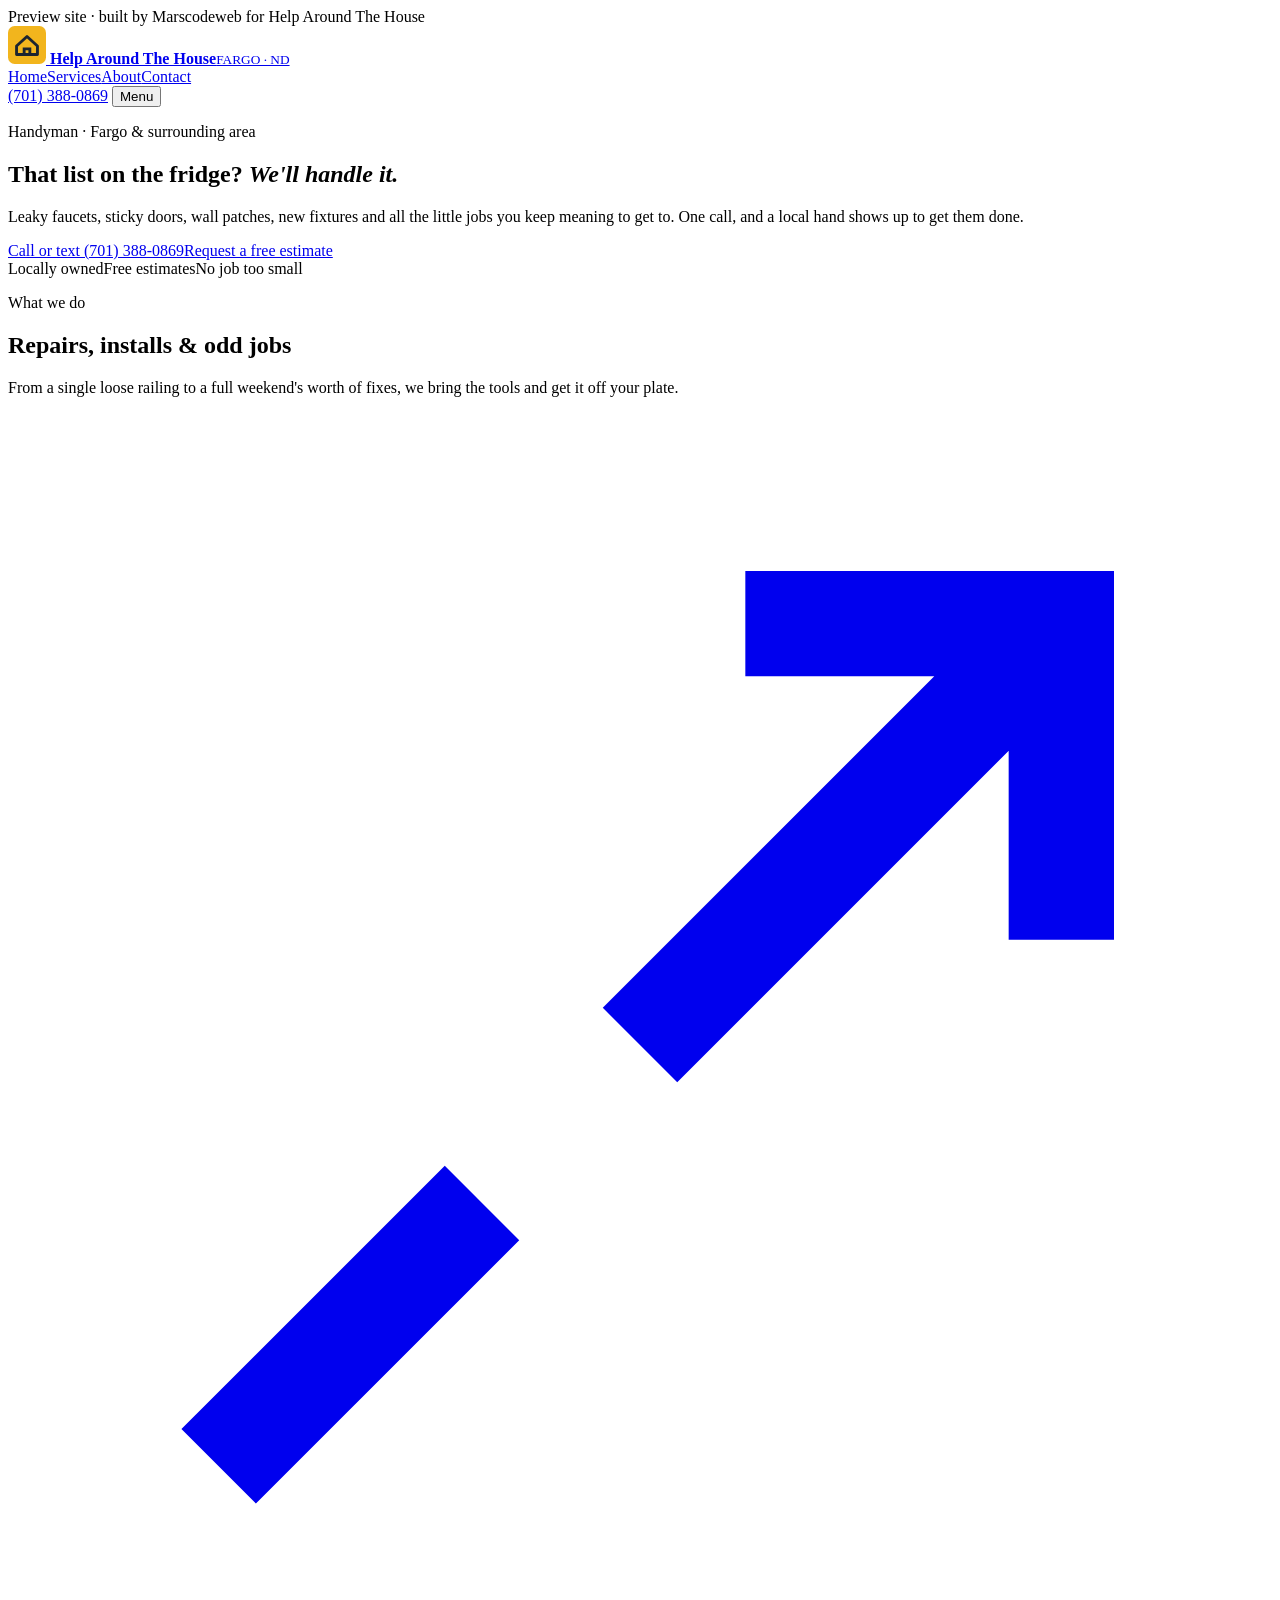
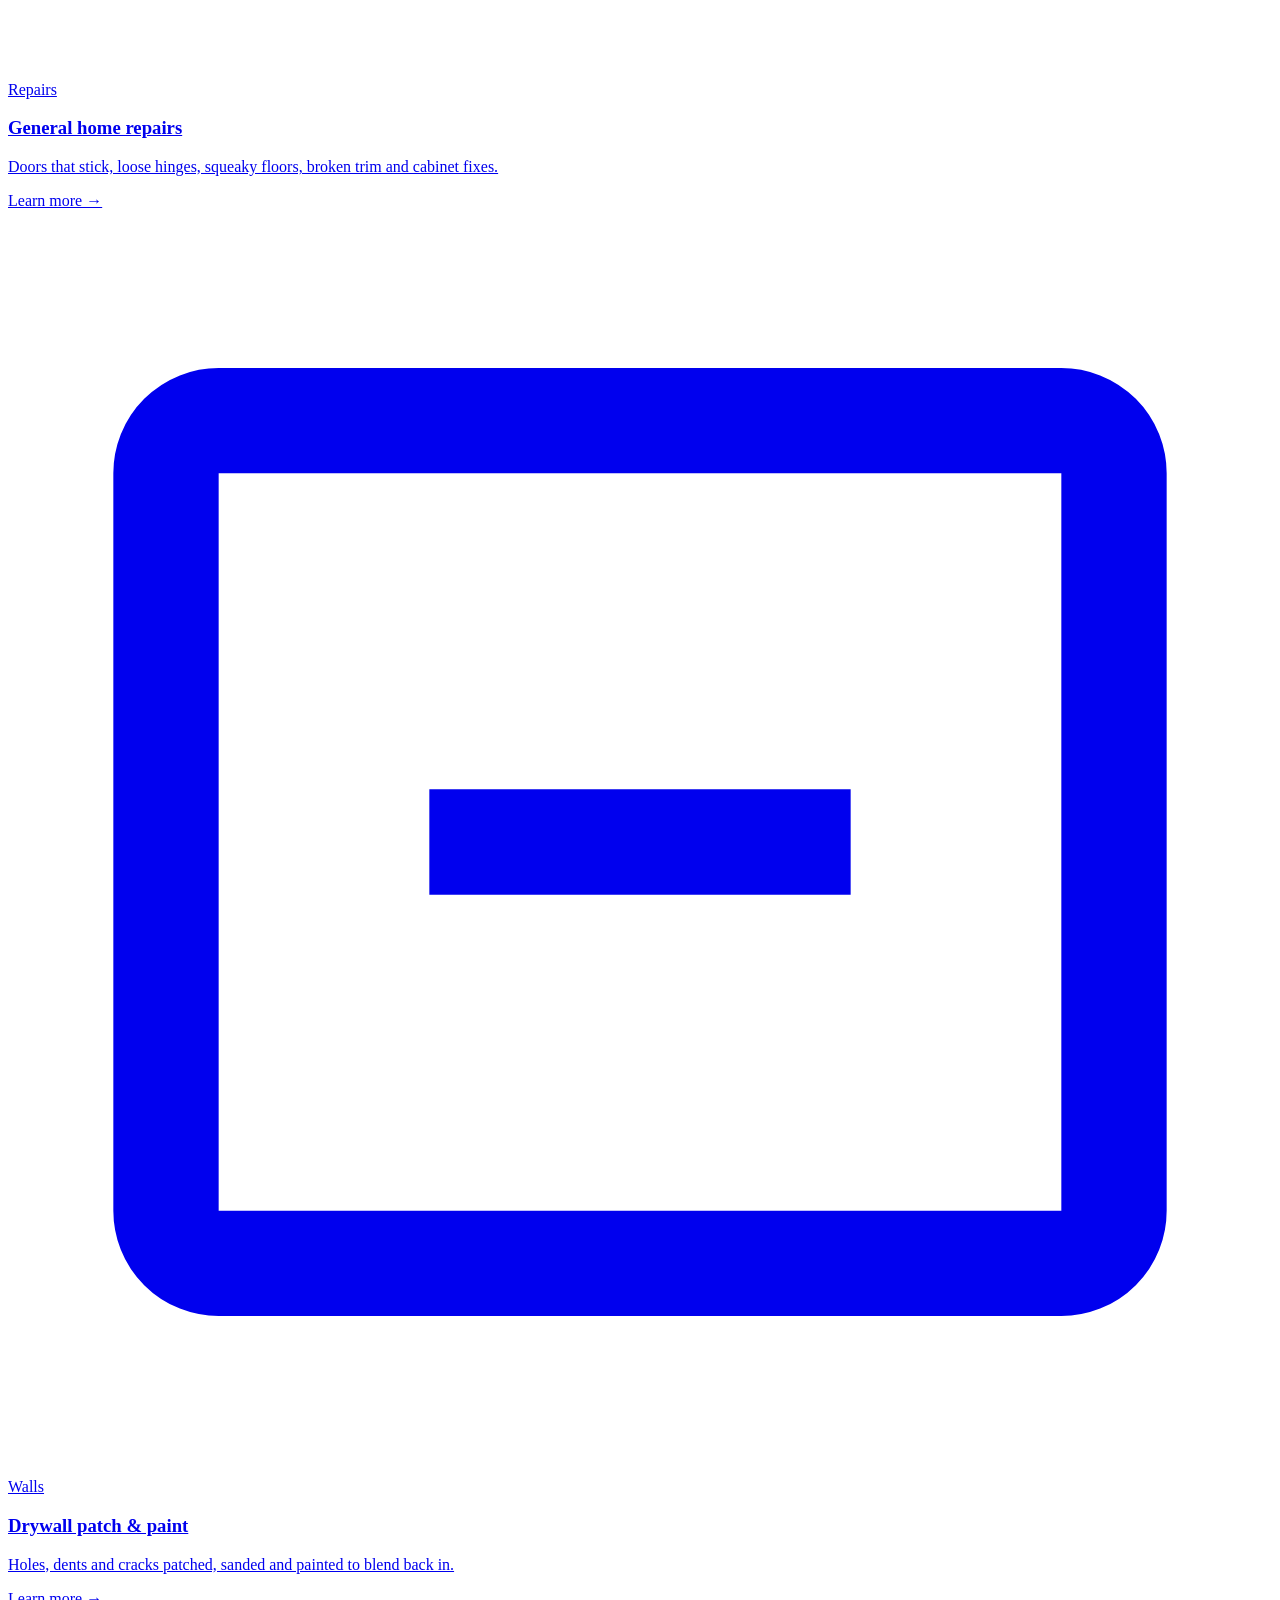
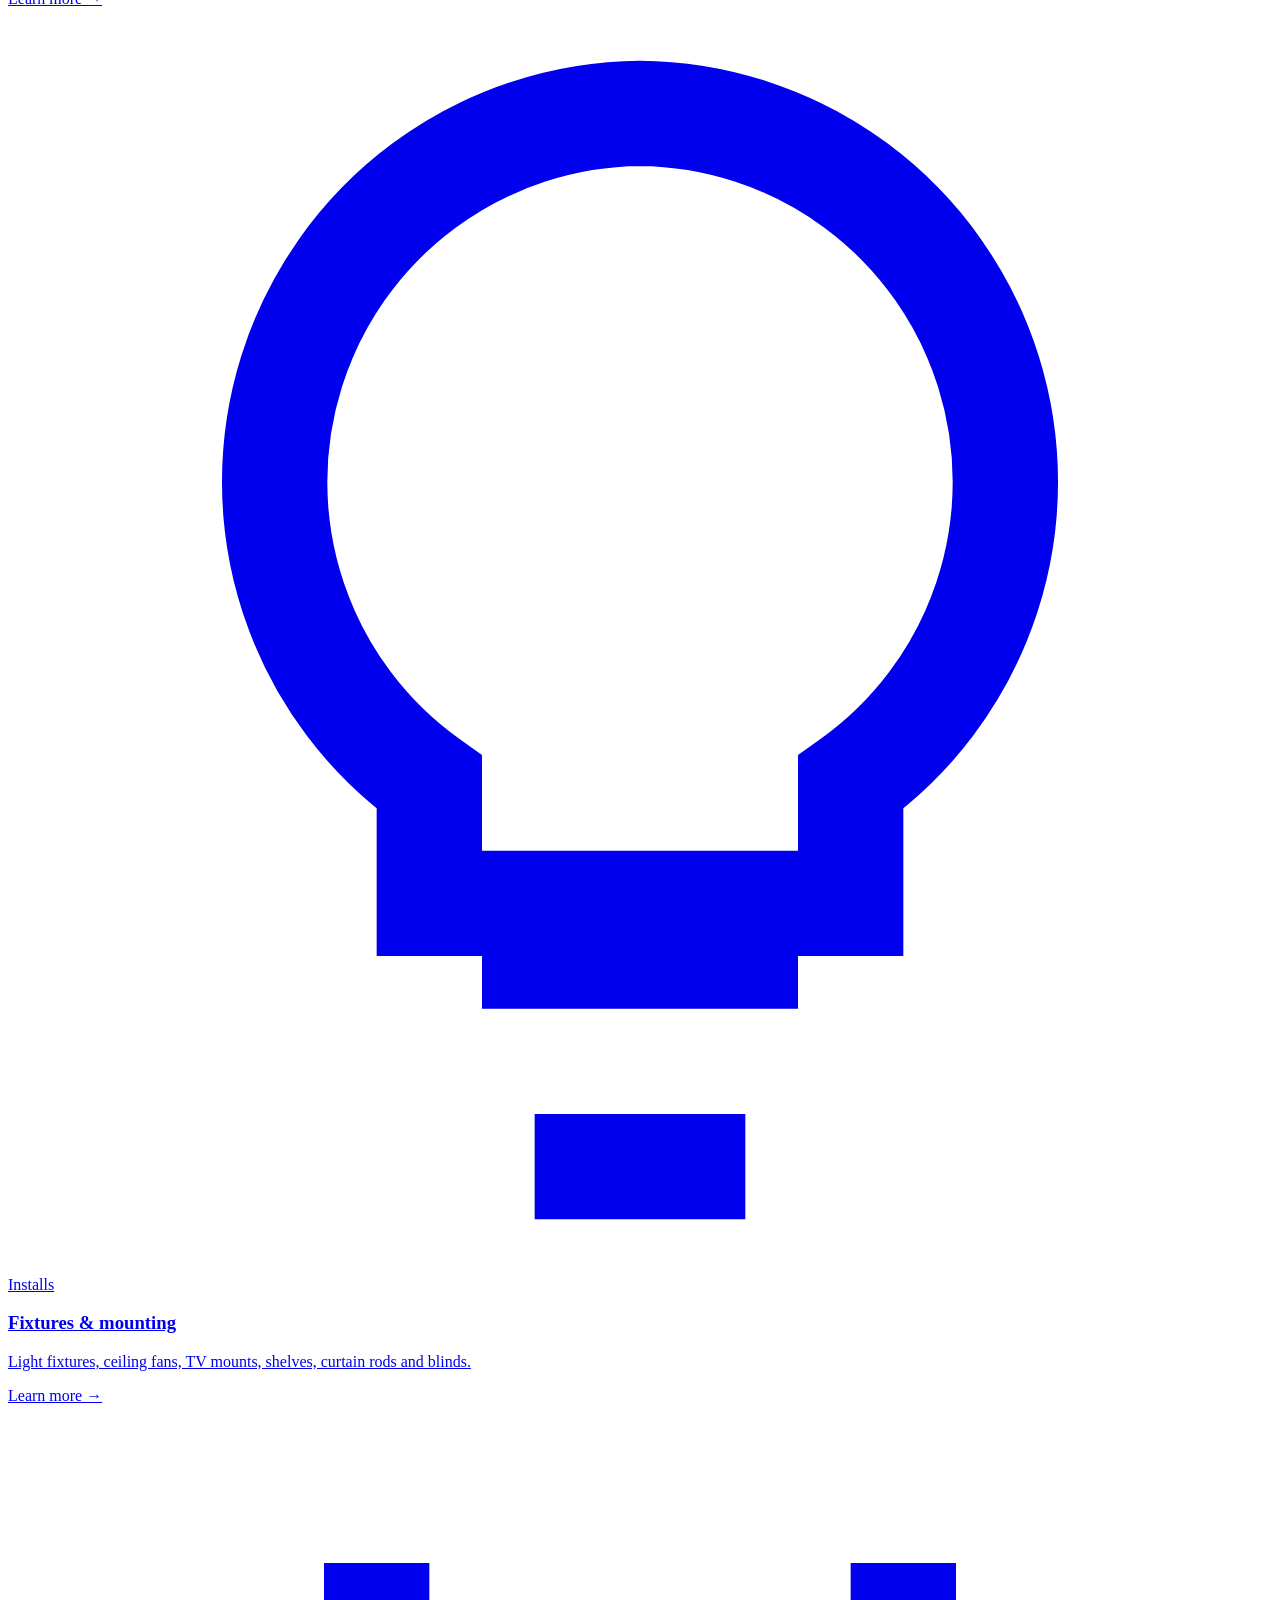
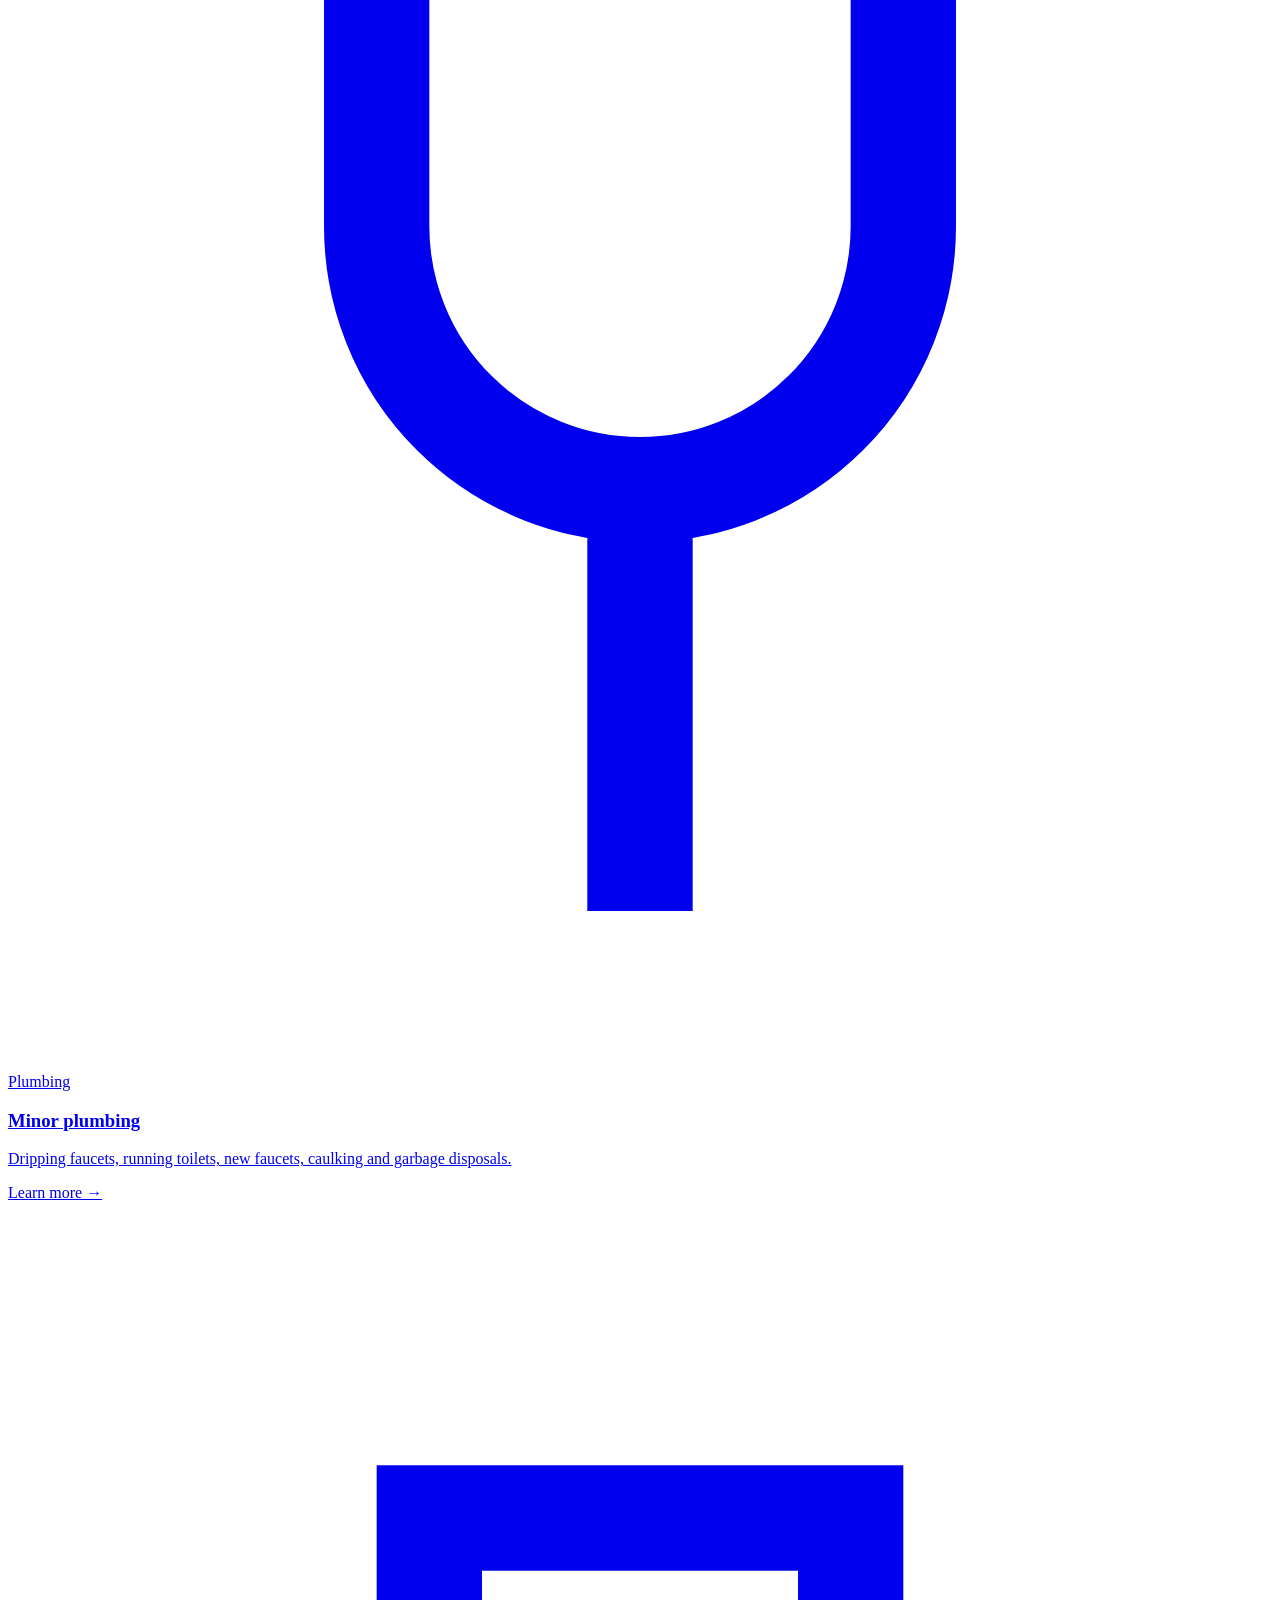
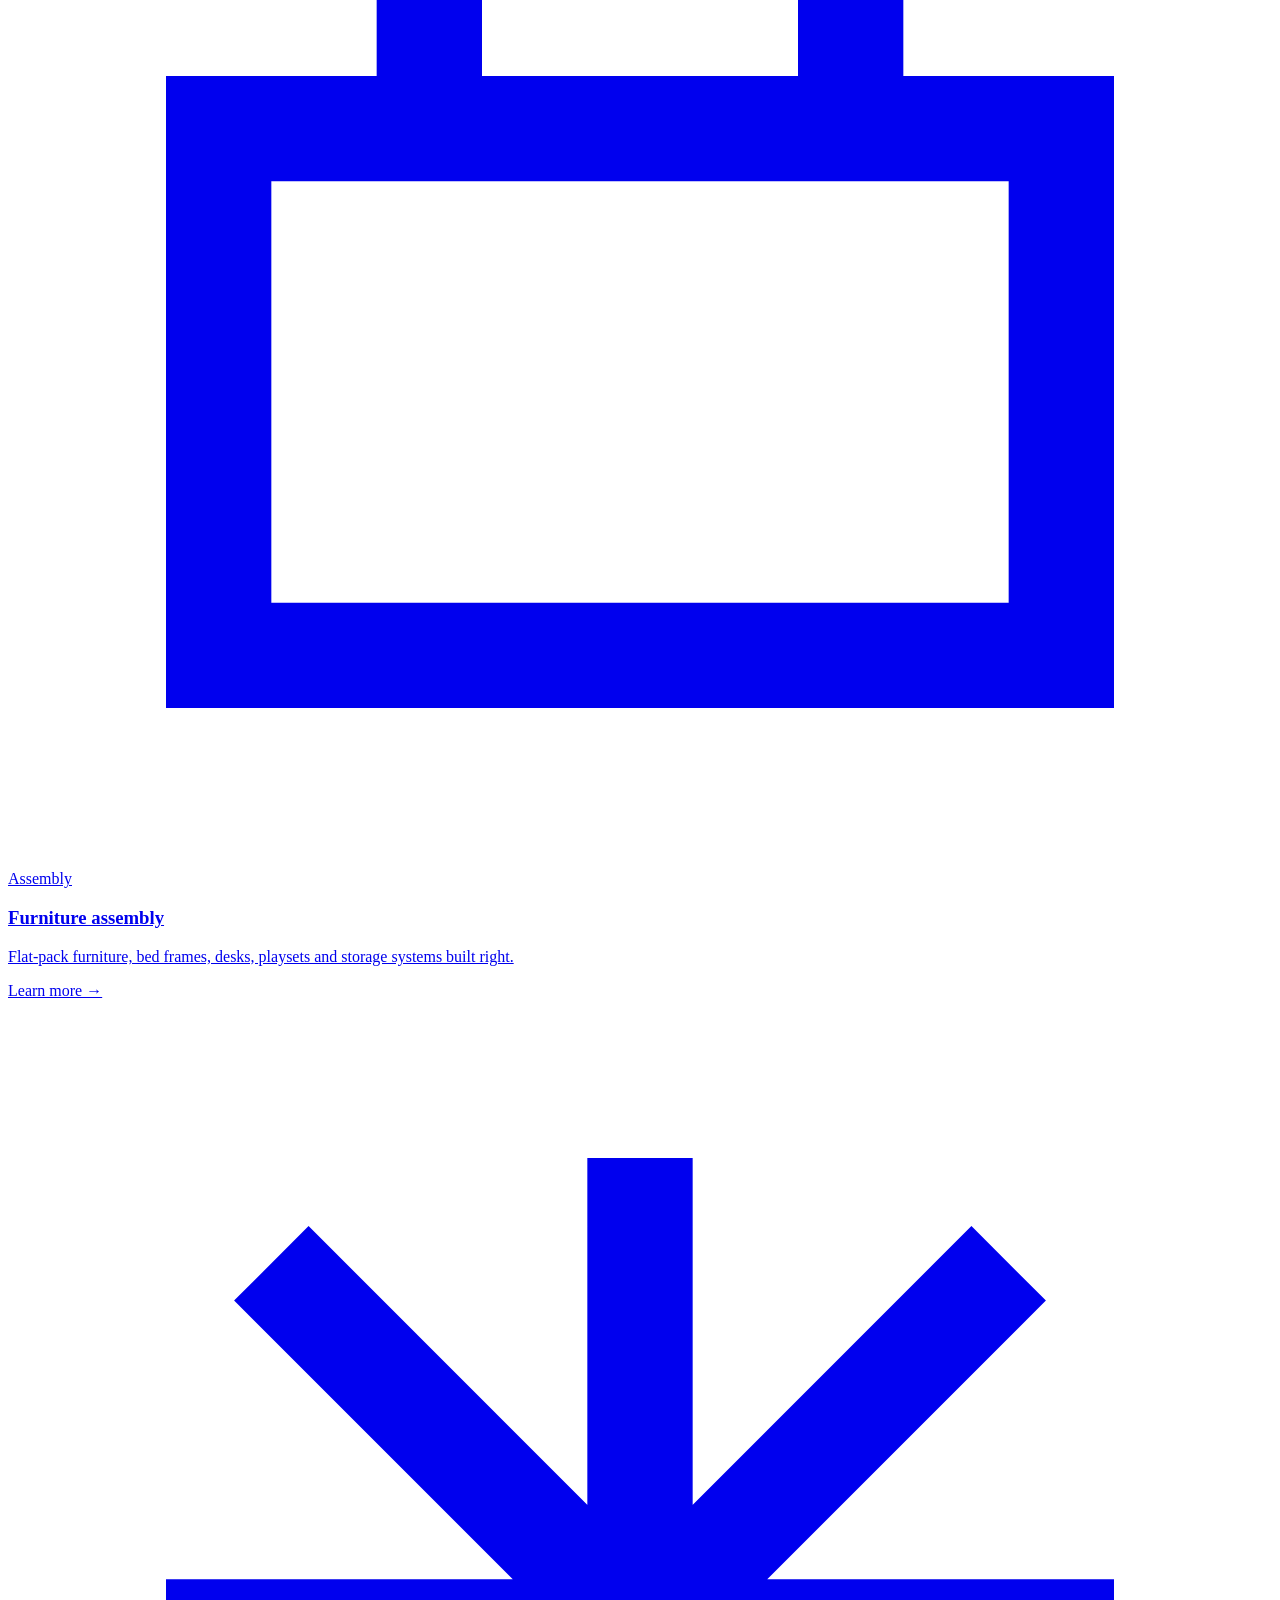
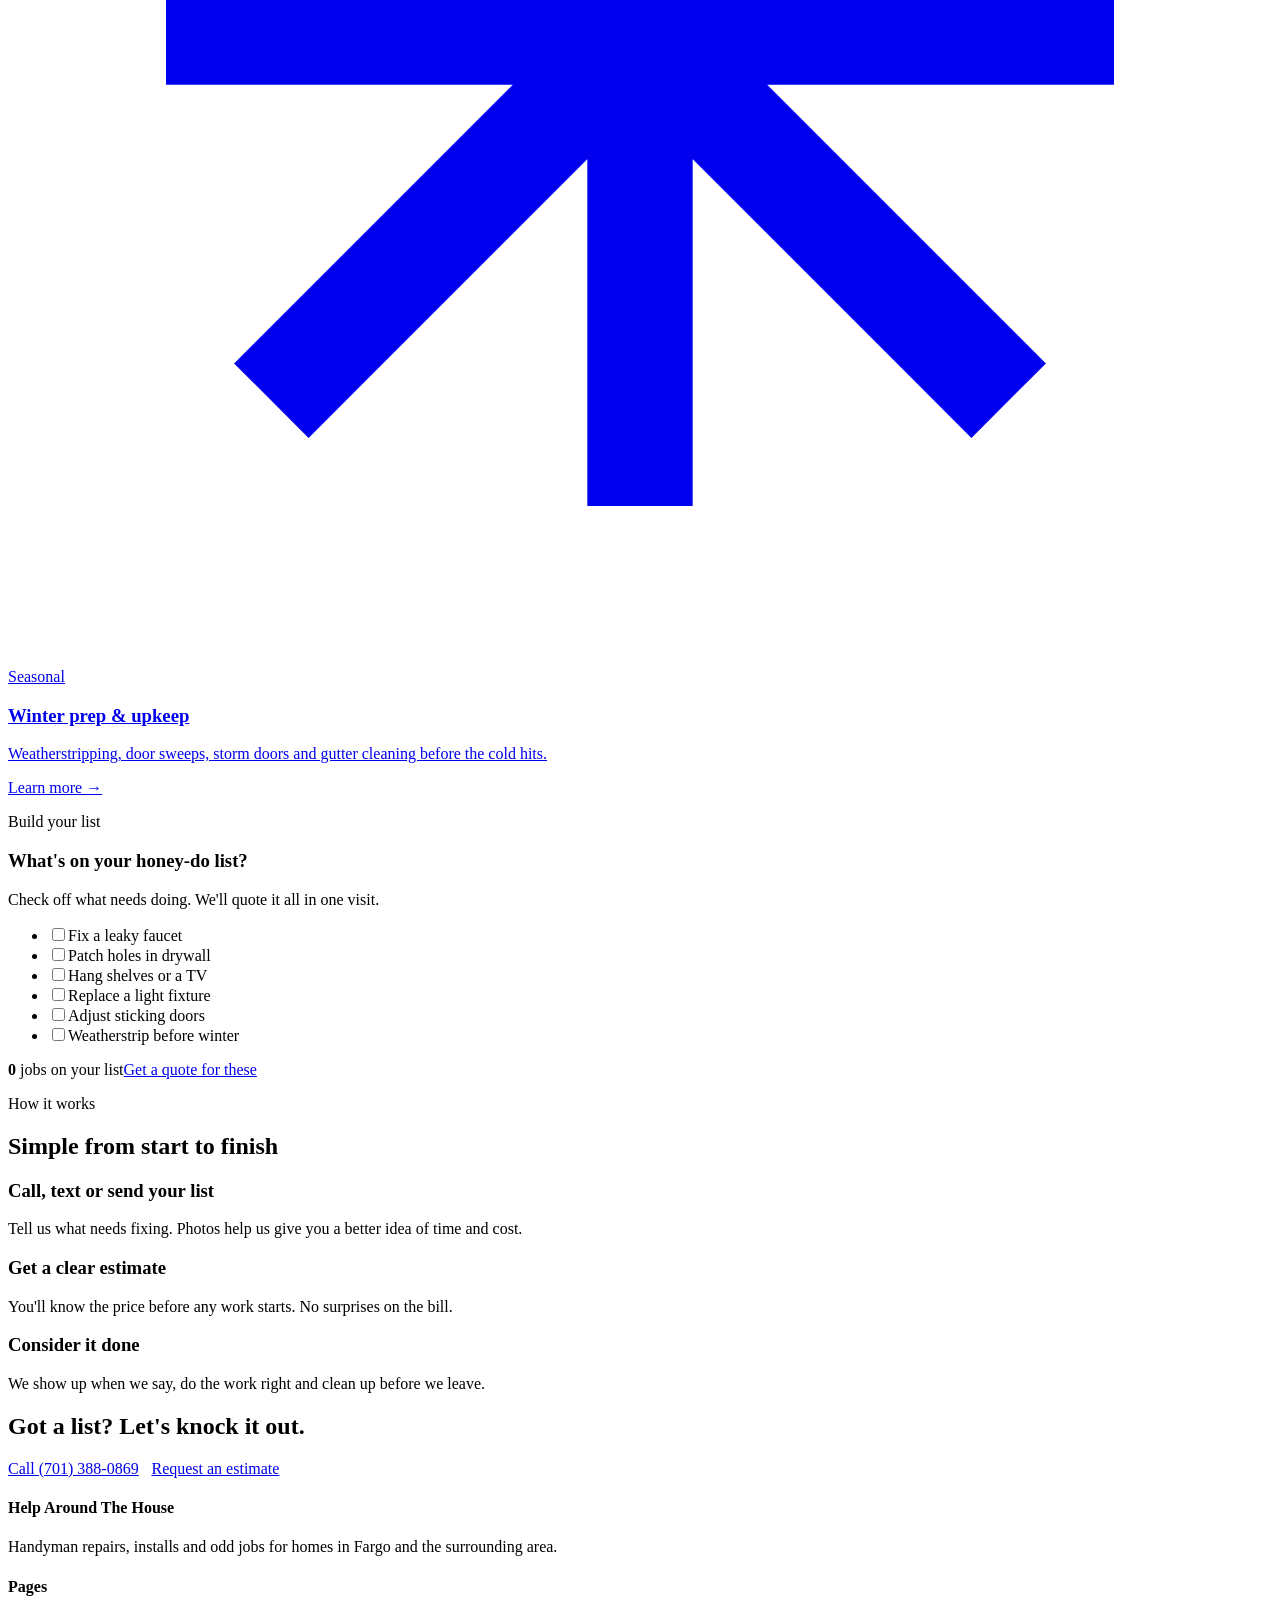
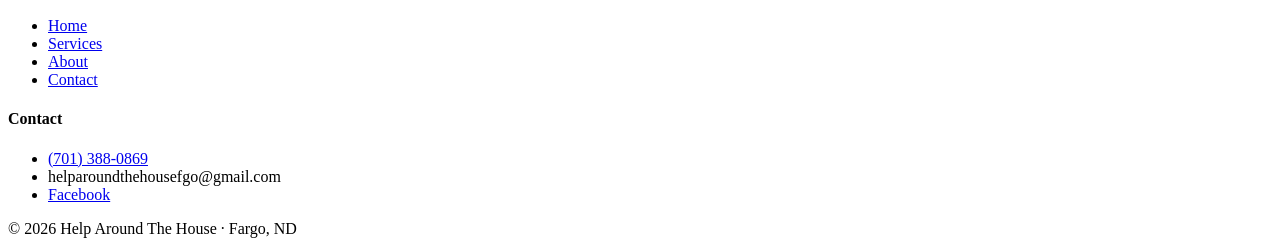
==== index.html @ e6845f40 "Change preview credit to Marscodeweb" ====
<!doctype html>
<html lang="en">
<head>
<meta charset="utf-8">
<meta name="viewport" content="width=device-width, initial-scale=1, viewport-fit=cover">
<title>Help Around The House</title>
<meta name="description" content="Handyman help in Fargo, ND. Repairs, installs, drywall patches and odd jobs. Call or text (701) 388-0869.">
<link rel="preconnect" href="https://fonts.googleapis.com">
<link rel="preconnect" href="https://fonts.gstatic.com" crossorigin>
<link rel="stylesheet" href="https://fonts.googleapis.com/css2?family=Barlow+Condensed:wght@600;700;800&family=Source+Sans+3:wght@400;600;700&family=JetBrains+Mono:wght@500&display=swap">
<link rel="stylesheet" href="styles.css">
</head>
<body>
<div class="ribbon wrap">Preview site · built by Marscodeweb for Help Around The House</div>
<header class="site">
  <div class="wrap" style="position:relative">
    <a class="brand" href="index.html" aria-label="Help Around The House home">
      <svg width="38" height="38" viewBox="0 0 40 40" aria-hidden="true"><rect width="40" height="40" rx="7" fill="#f2b51d"/><path d="M9 21 20 11l11 10v9H9z" fill="none" stroke="#1c2430" stroke-width="3" stroke-linejoin="round"/><path d="M17 30v-6h6v6" fill="none" stroke="#1c2430" stroke-width="3"/></svg>
      <span><b>Help Around The House</b><small>FARGO · ND</small></span>
    </a>
    <nav class="links" aria-label="Main"><a href="index.html" aria-current="page">Home</a><a href="services.html">Services</a><a href="about.html">About</a><a href="contact.html">Contact</a></nav>
    <div class="head-right">
      <a class="head-call" href="tel:+17013880869">(701) 388-0869</a>
      <button class="menu-btn" type="button" aria-expanded="false" aria-label="Open menu">Menu</button>
    </div>
  </div>
</header>
<main>
<section class="hero" style="padding-block:0;background-image:url('https://images.unsplash.com/photo-1513467535987-fd81bc7d62f8?auto=format&fit=crop&w=1800&q=70')">
  <div class="wrap"><p class="eyebrow">Handyman · Fargo &amp; surrounding area</p><h1>That list on the fridge? <em>We'll handle it.</em></h1><p class="lede">Leaky faucets, sticky doors, wall patches, new fixtures and all the little jobs you keep meaning to get to. One call, and a local hand shows up to get them done.</p><div class="ctas"><a class="btn btn-primary" href="tel:+17013880869">Call or text (701) 388-0869</a><a class="btn btn-ghost" href="contact.html">Request a free estimate</a></div><div class="meta"><span>Locally owned</span><span>Free estimates</span><span>No job too small</span></div></div>
</section>
<section><div class="wrap">
  <div class="sec-head"><div><p class="eyebrow">What we do</p><h2>Repairs, installs &amp; odd jobs</h2></div>
  <p>From a single loose railing to a full weekend's worth of fixes, we bring the tools and get it off your plate.</p></div>
  <div class="services"><a class="svc" href="service-repairs.html"><svg viewBox="0 0 24 24" fill="none" stroke="currentColor" stroke-width="2" aria-hidden="true"><path d="M14 4h6v6M20 4l-8 8M4 20l5-5"/></svg><span class="tag">Repairs</span><h3>General home repairs</h3><p>Doors that stick, loose hinges, squeaky floors, broken trim and cabinet fixes.</p><span class="more">Learn more →</span></a><a class="svc" href="service-drywall.html"><svg viewBox="0 0 24 24" fill="none" stroke="currentColor" stroke-width="2" aria-hidden="true"><rect x="3" y="4" width="18" height="16" rx="1"/><path d="M8 12h8"/></svg><span class="tag">Walls</span><h3>Drywall patch & paint</h3><p>Holes, dents and cracks patched, sanded and painted to blend back in.</p><span class="more">Learn more →</span></a><a class="svc" href="service-installs.html"><svg viewBox="0 0 24 24" fill="none" stroke="currentColor" stroke-width="2" aria-hidden="true"><path d="M9 18h6M10 22h4M12 2a7 7 0 0 0-4 12.7V17h8v-2.3A7 7 0 0 0 12 2z"/></svg><span class="tag">Installs</span><h3>Fixtures & mounting</h3><p>Light fixtures, ceiling fans, TV mounts, shelves, curtain rods and blinds.</p><span class="more">Learn more →</span></a><a class="svc" href="service-plumbing.html"><svg viewBox="0 0 24 24" fill="none" stroke="currentColor" stroke-width="2" aria-hidden="true"><path d="M7 3v5a5 5 0 0 0 10 0V3M12 13v8"/></svg><span class="tag">Plumbing</span><h3>Minor plumbing</h3><p>Dripping faucets, running toilets, new faucets, caulking and garbage disposals.</p><span class="more">Learn more →</span></a><a class="svc" href="service-assembly.html"><svg viewBox="0 0 24 24" fill="none" stroke="currentColor" stroke-width="2" aria-hidden="true"><path d="M4 10h16v10H4zM8 10V6h8v4"/></svg><span class="tag">Assembly</span><h3>Furniture assembly</h3><p>Flat-pack furniture, bed frames, desks, playsets and storage systems built right.</p><span class="more">Learn more →</span></a><a class="svc" href="service-seasonal.html"><svg viewBox="0 0 24 24" fill="none" stroke="currentColor" stroke-width="2" aria-hidden="true"><path d="M12 3v18M3 12h18M5 5l14 14M19 5 5 19"/></svg><span class="tag">Seasonal</span><h3>Winter prep & upkeep</h3><p>Weatherstripping, door sweeps, storm doors and gutter cleaning before the cold hits.</p><span class="more">Learn more →</span></a></div>
</div></section>
<section class="band"><div class="wrap hd-grid">
  <div class="hd-photo" role="img" aria-label="Measuring tape in hand" style="background-image:url('https://images.unsplash.com/photo-1615974679600-665fb9468c4f?auto=format&fit=crop&w=1000&q=70')"></div>
  <div class="pad">
    <p class="eyebrow">Build your list</p><h3>What's on your honey-do list?</h3>
    <p class="hint">Check off what needs doing. We'll quote it all in one visit.</p>
    <ul class="chores" id="chores"><li><label><input type="checkbox" id="c1" value="Fix a leaky faucet"><span>Fix a leaky faucet</span></label></li><li><label><input type="checkbox" id="c2" value="Patch holes in drywall"><span>Patch holes in drywall</span></label></li><li><label><input type="checkbox" id="c3" value="Hang shelves or a TV"><span>Hang shelves or a TV</span></label></li><li><label><input type="checkbox" id="c4" value="Replace a light fixture"><span>Replace a light fixture</span></label></li><li><label><input type="checkbox" id="c5" value="Adjust sticking doors"><span>Adjust sticking doors</span></label></li><li><label><input type="checkbox" id="c6" value="Weatherstrip before winter"><span>Weatherstrip before winter</span></label></li></ul>
    <div class="count"><span><b id="n">0</b> jobs on your list</span><a class="btn btn-primary" href="contact.html" id="sendlist">Get a quote for these</a></div>
  </div>
</div></section>
<section><div class="wrap">
  <div class="sec-head"><div><p class="eyebrow">How it works</p><h2>Simple from start to finish</h2></div></div>
  <div class="steps">
    <div class="step"><h3>Call, text or send your list</h3><p>Tell us what needs fixing. Photos help us give you a better idea of time and cost.</p></div>
    <div class="step"><h3>Get a clear estimate</h3><p>You'll know the price before any work starts. No surprises on the bill.</p></div>
    <div class="step"><h3>Consider it done</h3><p>We show up when we say, do the work right and clean up before we leave.</p></div>
  </div>
</div></section>
<section class="dark cta-band"><div class="wrap">
  <h2>Got a list? Let's knock it out.</h2>
  <div style="display:flex;flex-wrap:wrap;gap:.8rem"><a class="btn btn-primary" href="tel:+17013880869">Call (701) 388-0869</a><a class="btn btn-ghost" href="contact.html">Request an estimate</a></div>
</div></section>
</main>
<footer>
  <div class="wrap cols">
    <div><h4>Help Around The House</h4><p>Handyman repairs, installs and odd jobs for homes in Fargo and the surrounding area.</p></div>
    <div><h4>Pages</h4><ul><li><a href="index.html">Home</a></li><li><a href="services.html">Services</a></li><li><a href="about.html">About</a></li><li><a href="contact.html">Contact</a></li></ul></div>
    <div><h4>Contact</h4><ul><li><a href="tel:+17013880869">(701) 388-0869</a></li><li style="word-break:break-all">helparoundthehousefgo@gmail.com</li><li><a href="https://www.facebook.com/profile.php?id=100060317454232" target="_blank" rel="noopener">Facebook</a></li></ul></div>
  </div>
  <div class="wrap base">© <span id="year">2026</span> Help Around The House · Fargo, ND</div>
</footer>
<script src="site.js"></script>
</body>
</html>
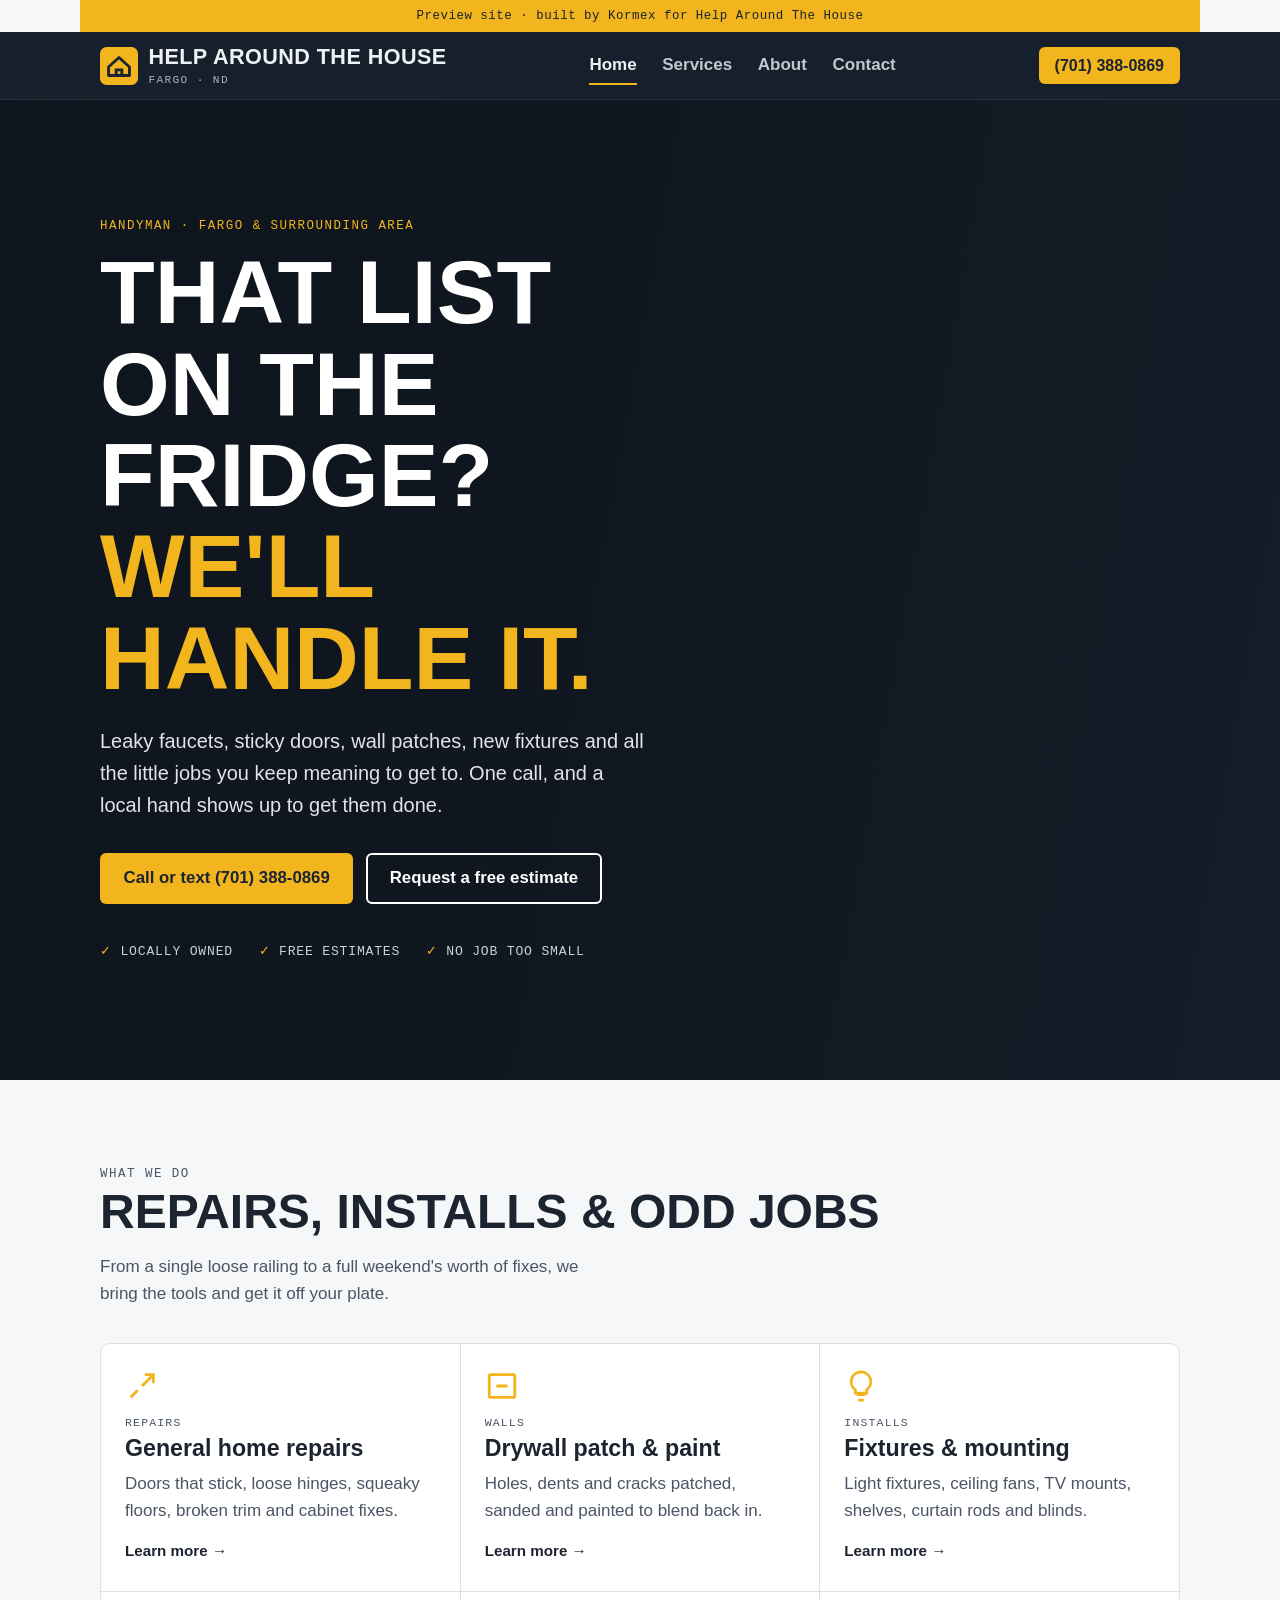
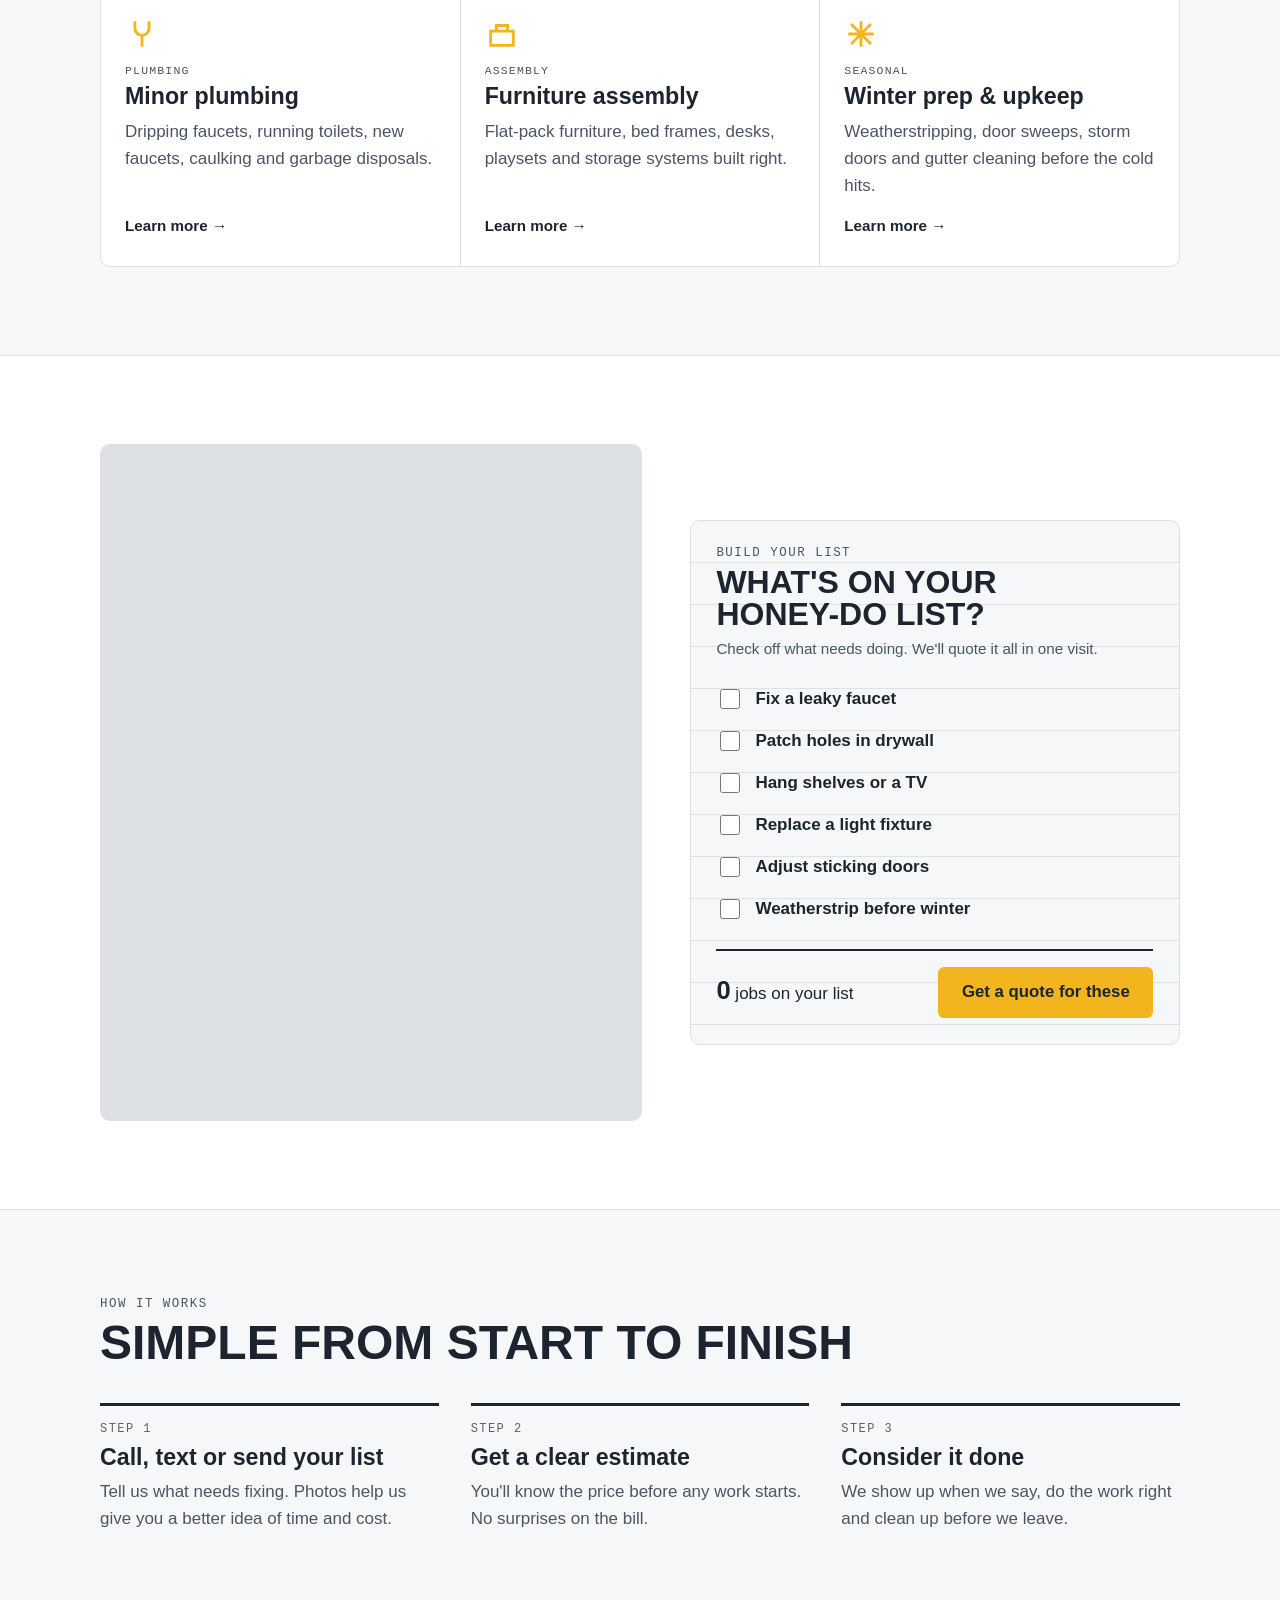
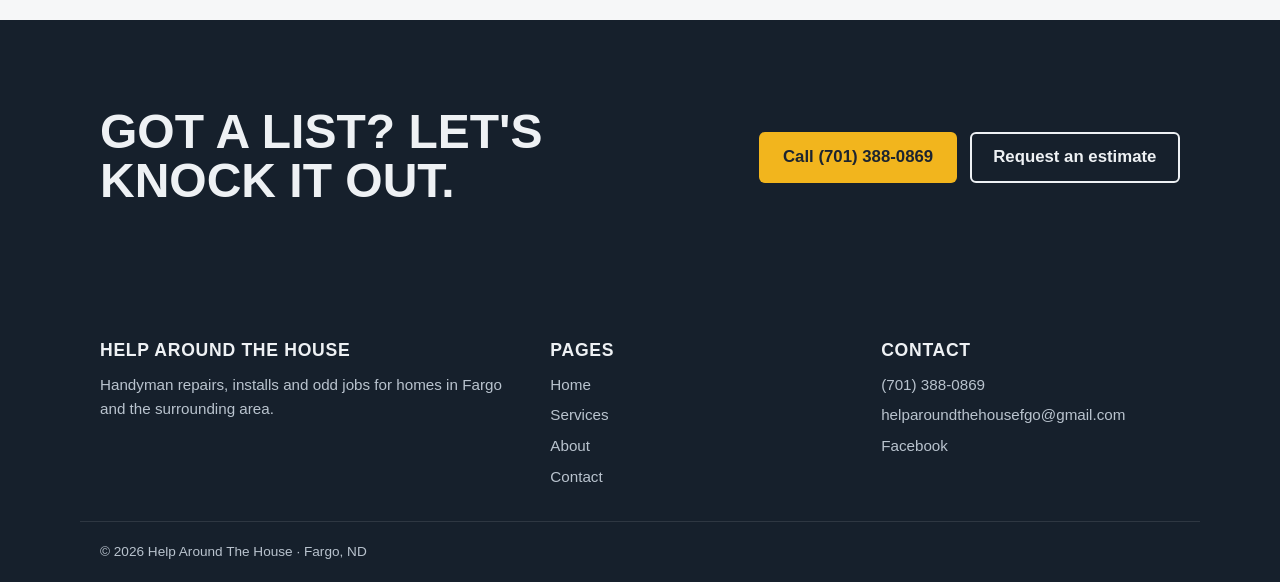
==== commit d7b55e98: "Add Help Around The House preview site" ====
--- a/index.html
+++ b/index.html
@@ -11,7 +11,7 @@
 <link rel="stylesheet" href="styles.css">
 </head>
 <body>
-<div class="ribbon wrap">Preview site · built by Marscodeweb for Help Around The House</div>
+<div class="ribbon wrap">Preview site · built by Kormex for Help Around The House</div>
 <header class="site">
   <div class="wrap" style="position:relative">
     <a class="brand" href="index.html" aria-label="Help Around The House home">
--- a/styles.css
+++ b/styles.css
@@ -0,0 +1,186 @@
+/* Help Around The House — shared styles
+   Layout: photo hero per page, paper-white "work order" sections, navy bands for emphasis. */
+:root{
+  --ink:#1c2430;--ink-soft:#4a5565;--paper:#f6f7f8;--card:#ffffff;--line:#dde1e6;
+  --pencil:#f2b51d;--pencil-ink:#1c2430;--deep:#16202c;--on-deep:#eef1f4;--on-deep-soft:#b9c3ce;
+  --display:"Barlow Condensed","Arial Narrow",Arial,sans-serif;
+  --body:"Source Sans 3","Segoe UI",Roboto,Helvetica,Arial,sans-serif;
+  --mono:"JetBrains Mono",ui-monospace,Menlo,Consolas,monospace;
+  color-scheme:light;
+}
+@media (prefers-color-scheme:dark){:root:not([data-theme="light"]){
+  --ink:#e8ecf1;--ink-soft:#a7b1bf;--paper:#121820;--card:#1a222d;--line:#2b3542;
+  --pencil:#f5c242;--pencil-ink:#16202c;--deep:#0c1117;color-scheme:dark}}
+:root[data-theme="dark"]{
+  --ink:#e8ecf1;--ink-soft:#a7b1bf;--paper:#121820;--card:#1a222d;--line:#2b3542;
+  --pencil:#f5c242;--pencil-ink:#16202c;--deep:#0c1117;color-scheme:dark}
+
+*{box-sizing:border-box}
+html{scroll-behavior:smooth}
+@media (prefers-reduced-motion:reduce){html{scroll-behavior:auto}*{transition:none!important}}
+body{margin:0;background:var(--paper);color:var(--ink);font:400 1.0625rem/1.6 var(--body)}
+img{max-width:100%;display:block}
+a{color:inherit}
+:focus-visible{outline:3px solid var(--pencil);outline-offset:3px}
+.wrap{max-width:1120px;margin:0 auto;padding-left:max(20px,env(safe-area-inset-left,0px));padding-right:max(20px,env(safe-area-inset-right,0px))}
+h1,h2,h3{font-family:var(--display);line-height:1.02;text-wrap:balance;margin:0}
+h2{font-size:clamp(2.1rem,4.5vw,3rem);font-weight:800;text-transform:uppercase}
+h3{font-size:1.45rem;font-weight:700}
+p{margin:0}
+.eyebrow{font:500 .78rem/1 var(--mono);letter-spacing:.12em;text-transform:uppercase;color:var(--ink-soft)}
+.btn{display:inline-flex;align-items:center;gap:.55rem;font:700 1.05rem/1 var(--body);padding:.95rem 1.35rem;border-radius:6px;text-decoration:none;border:2px solid transparent;cursor:pointer;transition:transform .15s}
+.btn:hover{transform:translateY(-1px)}
+.btn-primary{background:var(--pencil);color:var(--pencil-ink)}
+.btn-ghost{border-color:currentColor;background:transparent}
+
+/* Preview ribbon */
+.ribbon{background:var(--pencil);color:var(--pencil-ink);font:500 .78rem/1.3 var(--mono);text-align:center;padding-block:.5rem;letter-spacing:.04em}
+
+/* Header */
+body::before{content:"";position:fixed;inset:0 0 auto;height:env(safe-area-inset-top,0px);z-index:30;background:var(--deep)}
+header.site{position:sticky;top:env(safe-area-inset-top,0px);z-index:20;background:var(--deep);color:var(--on-deep);border-bottom:1px solid rgba(255,255,255,.08)}
+header.site .wrap{display:flex;align-items:center;justify-content:space-between;gap:1rem;padding-block:.8rem}
+.brand{display:flex;align-items:center;gap:.65rem;text-decoration:none}
+.brand svg{flex:none}
+.brand b{font:800 1.35rem/1 var(--display);text-transform:uppercase;letter-spacing:.02em}
+.brand small{display:block;font:500 .7rem/1 var(--mono);letter-spacing:.12em;opacity:.7;margin-top:.2rem}
+nav.links{display:flex;gap:1.6rem;font-weight:600}
+nav.links a{text-decoration:none;opacity:.8;padding-block:.3rem;border-bottom:2px solid transparent}
+nav.links a:hover{opacity:1}
+nav.links a[aria-current="page"]{opacity:1;border-bottom-color:var(--pencil)}
+.head-right{display:flex;align-items:center;gap:.6rem}
+.head-call{font:700 1rem/1 var(--body);background:var(--pencil);color:var(--pencil-ink);padding:.65rem 1rem;border-radius:6px;text-decoration:none;white-space:nowrap}
+.menu-btn{display:none;background:transparent;border:1px solid rgba(255,255,255,.3);color:var(--on-deep);border-radius:6px;padding:.55rem .7rem;font:700 .9rem/1 var(--body);cursor:pointer}
+@media (max-width:860px){
+  .menu-btn{display:inline-block}
+  nav.links{display:none;position:absolute;left:0;right:0;top:100%;flex-direction:column;gap:0;background:var(--deep);border-bottom:1px solid rgba(255,255,255,.1);
+    padding-left:max(20px,env(safe-area-inset-left,0px));padding-right:max(20px,env(safe-area-inset-right,0px));padding-block:.5rem 1rem}
+  nav.links.open{display:flex}
+  nav.links a{padding-block:.8rem;border-bottom:1px solid rgba(255,255,255,.08)}
+  nav.links a[aria-current="page"]{color:var(--pencil);border-bottom-color:rgba(255,255,255,.08)}
+}
+@media (max-width:420px){.head-call{padding:.6rem .7rem;font-size:.9rem}.brand small{display:none}}
+
+/* Heroes */
+.hero{position:relative;background-color:var(--deep);background-position:center 40%;background-size:cover;color:#fff}
+.hero::before{content:"";position:absolute;inset:0;background:linear-gradient(100deg,rgba(14,20,28,.92) 0%,rgba(14,20,28,.78) 45%,rgba(14,20,28,.25) 100%)}
+.hero .wrap{position:relative;padding-block:clamp(4rem,10vw,7.5rem)}
+.hero h1{font-size:clamp(2.9rem,8vw,5.6rem);font-weight:800;text-transform:uppercase;max-width:12ch;margin-top:.9rem}
+.hero h1 em{font-style:normal;color:var(--pencil)}
+.hero .lede{font-size:1.25rem;max-width:34rem;margin:1.3rem 0 2rem;color:#dfe4ea}
+.hero .eyebrow{color:var(--pencil)}
+.hero .ctas{display:flex;flex-wrap:wrap;gap:.8rem}
+.hero .btn-ghost{color:#fff}
+.hero .meta{display:flex;flex-wrap:wrap;gap:.5rem 1.6rem;margin-top:2.4rem;font:500 .82rem/1.3 var(--mono);letter-spacing:.06em;text-transform:uppercase;color:#c9d1da}
+.hero .meta span::before{content:"✓ ";color:var(--pencil)}
+.hero.small .wrap{padding-block:clamp(3rem,7vw,5rem)}
+.hero.small h1{font-size:clamp(2.6rem,6.5vw,4.4rem);max-width:16ch}
+.hero.small .lede{margin-bottom:0}
+
+/* Sections */
+section{padding-block:clamp(3.5rem,8vw,5.5rem)}
+.sec-head{display:flex;flex-wrap:wrap;align-items:end;justify-content:space-between;gap:1rem 2rem;margin-bottom:2.2rem}
+.sec-head p{max-width:30rem;color:var(--ink-soft)}
+.sec-head h2{margin-top:.5rem}
+.band{background:var(--card);border-block:1px solid var(--line)}
+.dark{background:var(--deep);color:var(--on-deep)}
+.dark .eyebrow,.dark .sec-head p{color:var(--on-deep-soft)}
+
+/* Service grid (home) */
+.services{display:grid;grid-template-columns:repeat(3,minmax(0,1fr));gap:1px;background:var(--line);border:1px solid var(--line);border-radius:10px;overflow:hidden}
+.svc{background:var(--card);padding:1.6rem 1.5rem 1.7rem;display:flex;flex-direction:column;gap:.55rem;min-width:0;text-decoration:none;transition:background .15s}
+a.svc:hover{background:var(--paper)}
+.svc .tag{font:500 .72rem/1 var(--mono);letter-spacing:.1em;color:var(--ink-soft);text-transform:uppercase}
+.svc p{color:var(--ink-soft)}
+.svc svg{width:34px;height:34px;color:var(--pencil);margin-bottom:.3rem}
+.svc .more{margin-top:auto;padding-top:.4rem;font-weight:700;font-size:.95rem}
+@media (max-width:900px){.services{grid-template-columns:repeat(2,minmax(0,1fr))}}
+@media (max-width:560px){.services{grid-template-columns:1fr}}
+
+/* Service detail rows (services page) */
+.detail{display:grid;grid-template-columns:1fr 1fr;gap:3rem;align-items:center;scroll-margin-top:90px}
+.detail + .detail{margin-top:clamp(3rem,7vw,5rem)}
+.detail:nth-of-type(even) .photo{order:2}
+.detail .photo{border-radius:10px;aspect-ratio:4/3;max-width:100%;background:var(--line) center/cover no-repeat}
+.detail .copy-col{min-width:0;display:grid;gap:.9rem}
+.detail h2{font-size:clamp(1.9rem,4vw,2.6rem)}
+.detail p{color:var(--ink-soft)}
+.ticks{list-style:none;margin:.3rem 0 0;padding:0;display:grid;grid-template-columns:1fr 1fr;gap:.5rem 1.2rem}
+.ticks li{display:flex;gap:.55rem;font-weight:600}
+.ticks li::before{content:"";flex:none;width:.6rem;height:.6rem;margin-top:.5rem;background:var(--pencil);border-radius:2px}
+@media (max-width:820px){.detail{grid-template-columns:1fr;gap:1.4rem}.detail:nth-of-type(even) .photo{order:0}}
+@media (max-width:460px){.ticks{grid-template-columns:1fr}}
+
+/* Honey-do pad */
+.hd-grid{display:grid;grid-template-columns:1.05fr .95fr;gap:3rem;align-items:center}
+.hd-photo{border-radius:10px;aspect-ratio:4/5;max-width:100%;background:var(--line) center/cover no-repeat}
+.pad{background:var(--paper);border:1px solid var(--line);border-radius:10px;padding:1.6rem;min-width:0;
+  background-image:repeating-linear-gradient(to bottom,transparent 0 41px,var(--line) 41px 42px)}
+.pad h3{font-size:2rem;text-transform:uppercase;margin-top:.4rem}
+.pad .hint{margin:.4rem 0 1rem;color:var(--ink-soft);font-size:.95rem}
+.chores{list-style:none;margin:0;padding:0}
+.chores label{display:flex;align-items:center;gap:.75rem;min-height:42px;cursor:pointer;font-weight:600}
+.chores input{width:20px;height:20px;accent-color:var(--pencil);flex:none}
+.chores input:checked + span{text-decoration:line-through;text-decoration-color:var(--pencil);text-decoration-thickness:3px}
+.pad .count{display:flex;flex-wrap:wrap;align-items:center;justify-content:space-between;gap:.8rem;margin-top:1.2rem;padding-top:1rem;border-top:2px solid var(--ink)}
+.pad .count b{font:800 1.6rem/1 var(--display)}
+@media (max-width:860px){.hd-grid{grid-template-columns:1fr}.hd-photo{aspect-ratio:16/9}}
+
+/* Steps */
+.steps{display:grid;grid-template-columns:repeat(3,minmax(0,1fr));gap:2rem;counter-reset:s}
+.step{border-top:3px solid currentColor;padding-top:1.1rem;min-width:0}
+.step::before{counter-increment:s;content:"Step " counter(s);display:block;font:500 .75rem/1 var(--mono);letter-spacing:.12em;text-transform:uppercase;opacity:.7;margin-bottom:.7rem}
+.step p{color:var(--ink-soft);margin-top:.5rem}
+@media (max-width:760px){.steps{grid-template-columns:1fr}}
+
+/* Values (about) */
+.values{display:grid;grid-template-columns:repeat(2,minmax(0,1fr));gap:1.2rem}
+.value{background:var(--card);border:1px solid var(--line);border-radius:10px;padding:1.5rem;display:grid;gap:.5rem;min-width:0}
+.value p{color:var(--ink-soft)}
+@media (max-width:640px){.values{grid-template-columns:1fr}}
+.about-grid{display:grid;grid-template-columns:1.1fr .9fr;gap:3rem;align-items:center}
+.about-grid .text{display:grid;gap:1rem;max-width:62ch;min-width:0}
+.about-grid .text p{color:var(--ink-soft);font-size:1.1rem}
+.about-photo{border-radius:10px;aspect-ratio:4/5;max-width:100%;background:var(--line) center/cover no-repeat}
+@media (max-width:820px){.about-grid{grid-template-columns:1fr}.about-photo{aspect-ratio:16/10}}
+
+/* Towns */
+.towns{display:flex;flex-wrap:wrap;gap:.6rem}
+.towns span{font:700 1.15rem/1 var(--display);text-transform:uppercase;letter-spacing:.04em;padding:.7rem 1rem;border:1px solid rgba(255,255,255,.22);border-radius:6px}
+.towns span.home{background:var(--pencil);color:var(--pencil-ink);border-color:var(--pencil)}
+
+/* CTA band */
+.cta-band .wrap{display:flex;flex-wrap:wrap;align-items:center;justify-content:space-between;gap:1.5rem}
+.cta-band h2{max-width:18ch}
+
+/* Contact */
+.contact-grid{display:grid;grid-template-columns:.9fr 1.1fr;gap:3rem}
+.direct{display:flex;flex-direction:column;gap:1.4rem;min-width:0}
+.direct .big{font:800 clamp(2rem,5vw,2.8rem)/1 var(--display);text-decoration:none;display:inline-block}
+.direct .mail{font-weight:600;word-break:break-all}
+.direct .row{display:flex;flex-wrap:wrap;gap:.6rem;align-items:center;margin-top:.4rem}
+.copy{font:600 .85rem/1 var(--body);padding:.5rem .75rem;border-radius:5px;border:1px solid var(--line);background:var(--card);color:var(--ink);cursor:pointer}
+form{background:var(--card);border:1px solid var(--line);border-radius:10px;padding:1.6rem;display:grid;gap:1rem;min-width:0}
+form h3{font-size:1.8rem;text-transform:uppercase}
+.two{display:grid;grid-template-columns:1fr 1fr;gap:1rem}
+label.f{display:grid;gap:.35rem;font-weight:600;font-size:.95rem}
+fieldset{border:1px solid var(--line);border-radius:6px;padding:.8rem 1rem;margin:0;min-width:0}
+legend{font-weight:600;font-size:.95rem;padding:0 .3rem}
+.checks{display:grid;grid-template-columns:1fr 1fr;gap:.3rem 1rem}
+.checks label{display:flex;align-items:center;gap:.5rem;font-size:.95rem;min-height:34px;cursor:pointer}
+.checks input{accent-color:var(--pencil);width:18px;height:18px}
+input[type=text],input[type=tel],input[type=email],textarea,select{font:inherit;padding:.75rem .85rem;border:1px solid var(--line);border-radius:6px;background:var(--paper);color:var(--ink);width:100%}
+textarea{min-height:120px;resize:vertical}
+.sent{padding:1rem;border-radius:6px;background:var(--paper);border-left:4px solid var(--pencil);font-weight:600}
+.hours{display:grid;grid-template-columns:auto 1fr;gap:.3rem 1.2rem;font-variant-numeric:tabular-nums}
+.hours dt{font-weight:600}.hours dd{margin:0;color:var(--ink-soft)}
+@media (max-width:820px){.contact-grid{grid-template-columns:1fr}}
+@media (max-width:520px){.two,.checks{grid-template-columns:1fr}}
+
+footer{background:var(--deep);color:var(--on-deep-soft);font-size:.95rem}
+footer .cols{display:grid;grid-template-columns:1.4fr 1fr 1fr;gap:2rem;padding-block:3rem 2rem}
+footer h4{font:700 1.1rem/1 var(--display);text-transform:uppercase;letter-spacing:.04em;color:var(--on-deep);margin:0 0 .8rem}
+footer ul{list-style:none;margin:0;padding:0;display:grid;gap:.4rem}
+footer a{text-decoration:none}footer a:hover{color:var(--on-deep)}
+footer .base{border-top:1px solid rgba(255,255,255,.1);padding-block:1.2rem;font-size:.85rem}
+@media (max-width:700px){footer .cols{grid-template-columns:1fr}}
